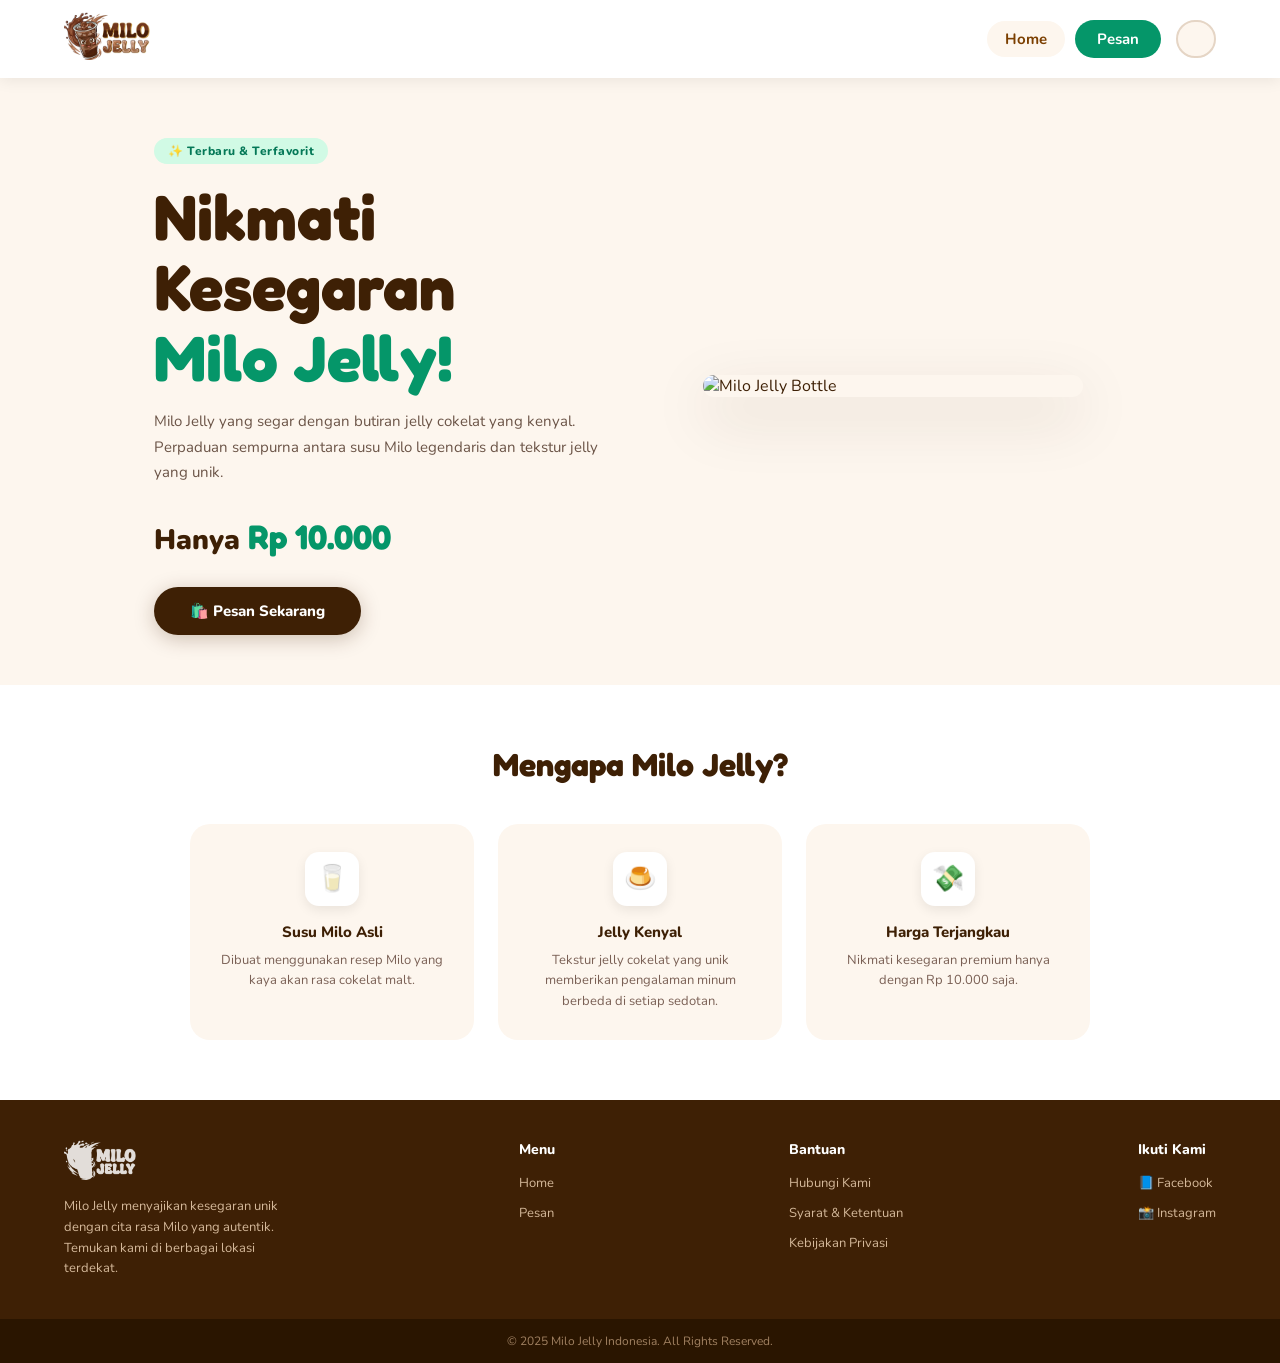
==== index.html @ 22ae6b32 "Add files via upload" ====
<!DOCTYPE html>
<html lang="id">
<head>
    <meta charset="UTF-8">
    <meta name="viewport" content="width=device-width, initial-scale=1.0">
    <title>Milo Jelly | Kesegaran Autentik</title>
    <link href="https://fonts.googleapis.com/css2?family=Nunito:wght@400;600;700;800;900&family=Fredoka+One&display=swap" rel="stylesheet">
    <style>
        * { margin: 0; padding: 0; box-sizing: border-box; }

        :root {
            --brown-dark: #3e2005;
            --brown-mid: #7b3f00;
            --brown-light: #c4874a;
            --green: #059669;
            --green-dark: #047857;
            --cream: #fdf6ee;
            --cream2: #fff8f0;
            --white: #ffffff;
        }

        body {
            font-family: 'Nunito', sans-serif;
            background-color: var(--cream);
            color: var(--brown-dark);
            overflow-x: hidden;
        }

        /* ===== NAVBAR ===== */
        .navbar {
            background: var(--white);
            padding: 12px 5%;
            display: flex;
            align-items: center;
            justify-content: space-between;
            position: sticky;
            top: 0;
            z-index: 100;
            box-shadow: 0 2px 15px rgba(0,0,0,0.08);
        }

        .navbar-logo img {
            height: 48px;
        }

        .navbar-links {
            display: flex;
            align-items: center;
            gap: 10px;
            list-style: none;
        }

        .navbar-links a {
            text-decoration: none;
            font-weight: 700;
            font-size: 15px;
            color: var(--brown-dark);
            padding: 8px 18px;
            border-radius: 50px;
            transition: 0.2s;
        }

        .navbar-links a:hover, .navbar-links a.active {
            background: var(--cream);
            color: var(--brown-mid);
        }

        .btn-pesan-nav {
            background: var(--green) !important;
            color: var(--white) !important;
            padding: 9px 22px !important;
            border-radius: 50px !important;
        }

        .btn-pesan-nav:hover {
            background: var(--green-dark) !important;
        }

        .icon-admin {
            width: 38px;
            height: 38px;
            border-radius: 50%;
            background: var(--cream);
            border: 2px solid #e5d5c5;
            display: flex;
            align-items: center;
            justify-content: center;
            cursor: pointer;
            text-decoration: none;
            transition: 0.2s;
            margin-left: 5px;
        }

        .icon-admin:hover {
            border-color: var(--brown-light);
            background: #f5ebe0;
        }

        .icon-admin svg {
            width: 20px;
            height: 20px;
            fill: var(--brown-mid);
        }

        /* ===== HERO ===== */
        .hero {
            display: flex;
            align-items: center;
            justify-content: space-between;
            padding: 60px 5% 50px;
            gap: 40px;
            max-width: 1100px;
            margin: 0 auto;
        }

        .hero-text {
            flex: 1;
            max-width: 520px;
        }

        .hero-badge {
            display: inline-block;
            background: #d1fae5;
            color: var(--green-dark);
            font-weight: 800;
            font-size: 12px;
            padding: 5px 14px;
            border-radius: 50px;
            margin-bottom: 18px;
            letter-spacing: 0.5px;
        }

        .hero-title {
            font-family: 'Fredoka One', cursive;
            font-size: clamp(38px, 6vw, 64px);
            line-height: 1.1;
            color: var(--brown-dark);
            margin-bottom: 16px;
        }

        .hero-title span {
            color: var(--green);
        }

        .hero-desc {
            font-size: 15px;
            color: #6b5447;
            line-height: 1.7;
            margin-bottom: 30px;
        }

        .hero-price {
            font-size: 28px;
            font-weight: 900;
            color: var(--brown-dark);
            margin-bottom: 28px;
        }

        .hero-price span {
            color: var(--green);
            font-family: 'Fredoka One', cursive;
            font-size: 34px;
        }

        .btn-cta {
            display: inline-block;
            background: var(--brown-dark);
            color: var(--white);
            padding: 14px 36px;
            border-radius: 50px;
            text-decoration: none;
            font-weight: 800;
            font-size: 15px;
            transition: 0.3s;
            box-shadow: 0 4px 20px rgba(62,32,5,0.25);
        }

        .btn-cta:hover {
            background: var(--brown-mid);
            transform: translateY(-2px);
            box-shadow: 0 8px 25px rgba(62,32,5,0.3);
        }

        .hero-image {
            flex: 1;
            display: flex;
            justify-content: center;
            align-items: center;
        }

        .hero-image img {
            max-width: 380px;
            width: 100%;
            border-radius: 24px;
            box-shadow: 0 20px 60px rgba(62,32,5,0.15);
        }

        /* ===== WHY SECTION ===== */
        .why-section {
            background: var(--white);
            padding: 60px 5%;
        }

        .section-title {
            text-align: center;
            font-family: 'Fredoka One', cursive;
            font-size: 32px;
            color: var(--brown-dark);
            margin-bottom: 40px;
        }

        .why-grid {
            display: grid;
            grid-template-columns: repeat(auto-fit, minmax(220px, 1fr));
            gap: 24px;
            max-width: 900px;
            margin: 0 auto;
        }

        .why-card {
            background: var(--cream);
            border-radius: 20px;
            padding: 28px 22px;
            text-align: center;
            transition: 0.3s;
        }

        .why-card:hover {
            transform: translateY(-4px);
            box-shadow: 0 10px 30px rgba(62,32,5,0.1);
        }

        .why-icon {
            width: 54px;
            height: 54px;
            border-radius: 14px;
            background: var(--white);
            display: flex;
            align-items: center;
            justify-content: center;
            margin: 0 auto 16px;
            font-size: 26px;
            box-shadow: 0 4px 12px rgba(0,0,0,0.08);
        }

        .why-card h3 {
            font-weight: 800;
            font-size: 15px;
            color: var(--brown-dark);
            margin-bottom: 8px;
        }

        .why-card p {
            font-size: 13px;
            color: #7a6055;
            line-height: 1.6;
        }

        /* ===== FOOTER ===== */
        footer {
            background: var(--brown-dark);
            color: #d4b89a;
            padding: 40px 5%;
            display: flex;
            flex-wrap: wrap;
            gap: 30px;
            justify-content: space-between;
            align-items: flex-start;
        }

        .footer-brand img {
            height: 40px;
            filter: brightness(0) invert(1);
            opacity: 0.85;
            margin-bottom: 10px;
        }

        .footer-brand p {
            font-size: 13px;
            line-height: 1.6;
            max-width: 220px;
        }

        .footer-col h4 {
            font-weight: 800;
            font-size: 14px;
            color: var(--white);
            margin-bottom: 12px;
        }

        .footer-col ul {
            list-style: none;
            display: flex;
            flex-direction: column;
            gap: 8px;
        }

        .footer-col ul li a {
            color: #d4b89a;
            text-decoration: none;
            font-size: 13px;
            transition: 0.2s;
        }

        .footer-col ul li a:hover {
            color: var(--white);
        }

        .footer-bottom {
            background: #2a1500;
            text-align: center;
            padding: 14px;
            font-size: 12px;
            color: #a08060;
        }

        /* ===== RESPONSIVE ===== */
        @media (max-width: 768px) {
            .hero {
                flex-direction: column-reverse;
                padding: 40px 5%;
                text-align: center;
            }
            .hero-image img { max-width: 280px; }
            .navbar-links a { font-size: 13px; padding: 7px 12px; }
        }
    </style>
</head>
<body>

    <!-- NAVBAR -->
    <nav class="navbar">
        <div class="navbar-logo">
            <a href="index.html"><img src="logo2.png" alt="Milo Jelly"></a>
        </div>
        <ul class="navbar-links">
            <li><a href="index.html" class="active">Home</a></li>
            <li><a href="order.html" class="btn-pesan-nav">Pesan</a></li>
            <li>
                <a href="admin.html" class="icon-admin" title="Admin Login">
                    <svg viewBox="0 0 24 24" xmlns="http://www.w3.org/2000/svg">
                        <path d="M12 12c2.7 0 4.8-2.1 4.8-4.8S14.7 2.4 12 2.4 7.2 4.5 7.2 7.2 9.3 12 12 12zm0 2.4c-3.2 0-9.6 1.6-9.6 4.8v2.4h19.2v-2.4c0-3.2-6.4-4.8-9.6-4.8z"/>
                    </svg>
                </a>
            </li>
        </ul>
    </nav>

    <!-- HERO -->
    <section class="hero">
        <div class="hero-text">
            <span class="hero-badge">✨ Terbaru & Terfavorit</span>
            <h1 class="hero-title">Nikmati Kesegaran<br><span>Milo Jelly!</span></h1>
            <p class="hero-desc">Milo Jelly yang segar dengan butiran jelly cokelat yang kenyal. Perpaduan sempurna antara susu Milo legendaris dan tekstur jelly yang unik.</p>
            <div class="hero-price">Hanya <span>Rp 10.000</span></div>
            <a href="order.html" class="btn-cta">🛍️ Pesan Sekarang</a>
        </div>
        <div class="hero-image">
            <img src="milojellybotol_jpg.png" alt="Milo Jelly Bottle">
        </div>
    </section>

    <!-- WHY -->
    <section class="why-section">
        <h2 class="section-title">Mengapa Milo Jelly?</h2>
        <div class="why-grid">
            <div class="why-card">
                <div class="why-icon">🥛</div>
                <h3>Susu Milo Asli</h3>
                <p>Dibuat menggunakan resep Milo yang kaya akan rasa cokelat malt.</p>
            </div>
            <div class="why-card">
                <div class="why-icon">🍮</div>
                <h3>Jelly Kenyal</h3>
                <p>Tekstur jelly cokelat yang unik memberikan pengalaman minum berbeda di setiap sedotan.</p>
            </div>
            <div class="why-card">
                <div class="why-icon">💸</div>
                <h3>Harga Terjangkau</h3>
                <p>Nikmati kesegaran premium hanya dengan Rp 10.000 saja.</p>
            </div>
        </div>
    </section>

    <!-- FOOTER -->
    <footer>
        <div class="footer-brand">
            <img src="logo2.png" alt="Milo Jelly">
            <p>Milo Jelly menyajikan kesegaran unik dengan cita rasa Milo yang autentik. Temukan kami di berbagai lokasi terdekat.</p>
        </div>
        <div class="footer-col">
            <h4>Menu</h4>
            <ul>
                <li><a href="index.html">Home</a></li>
                <li><a href="order.html">Pesan</a></li>
            </ul>
        </div>
        <div class="footer-col">
            <h4>Bantuan</h4>
            <ul>
                <li><a href="#">Hubungi Kami</a></li>
                <li><a href="#">Syarat & Ketentuan</a></li>
                <li><a href="#">Kebijakan Privasi</a></li>
            </ul>
        </div>
        <div class="footer-col">
            <h4>Ikuti Kami</h4>
            <ul>
                <li><a href="#">📘 Facebook</a></li>
                <li><a href="#">📸 Instagram</a></li>
            </ul>
        </div>
    </footer>
    <div class="footer-bottom">© 2025 Milo Jelly Indonesia. All Rights Reserved.</div>

</body>
</html>
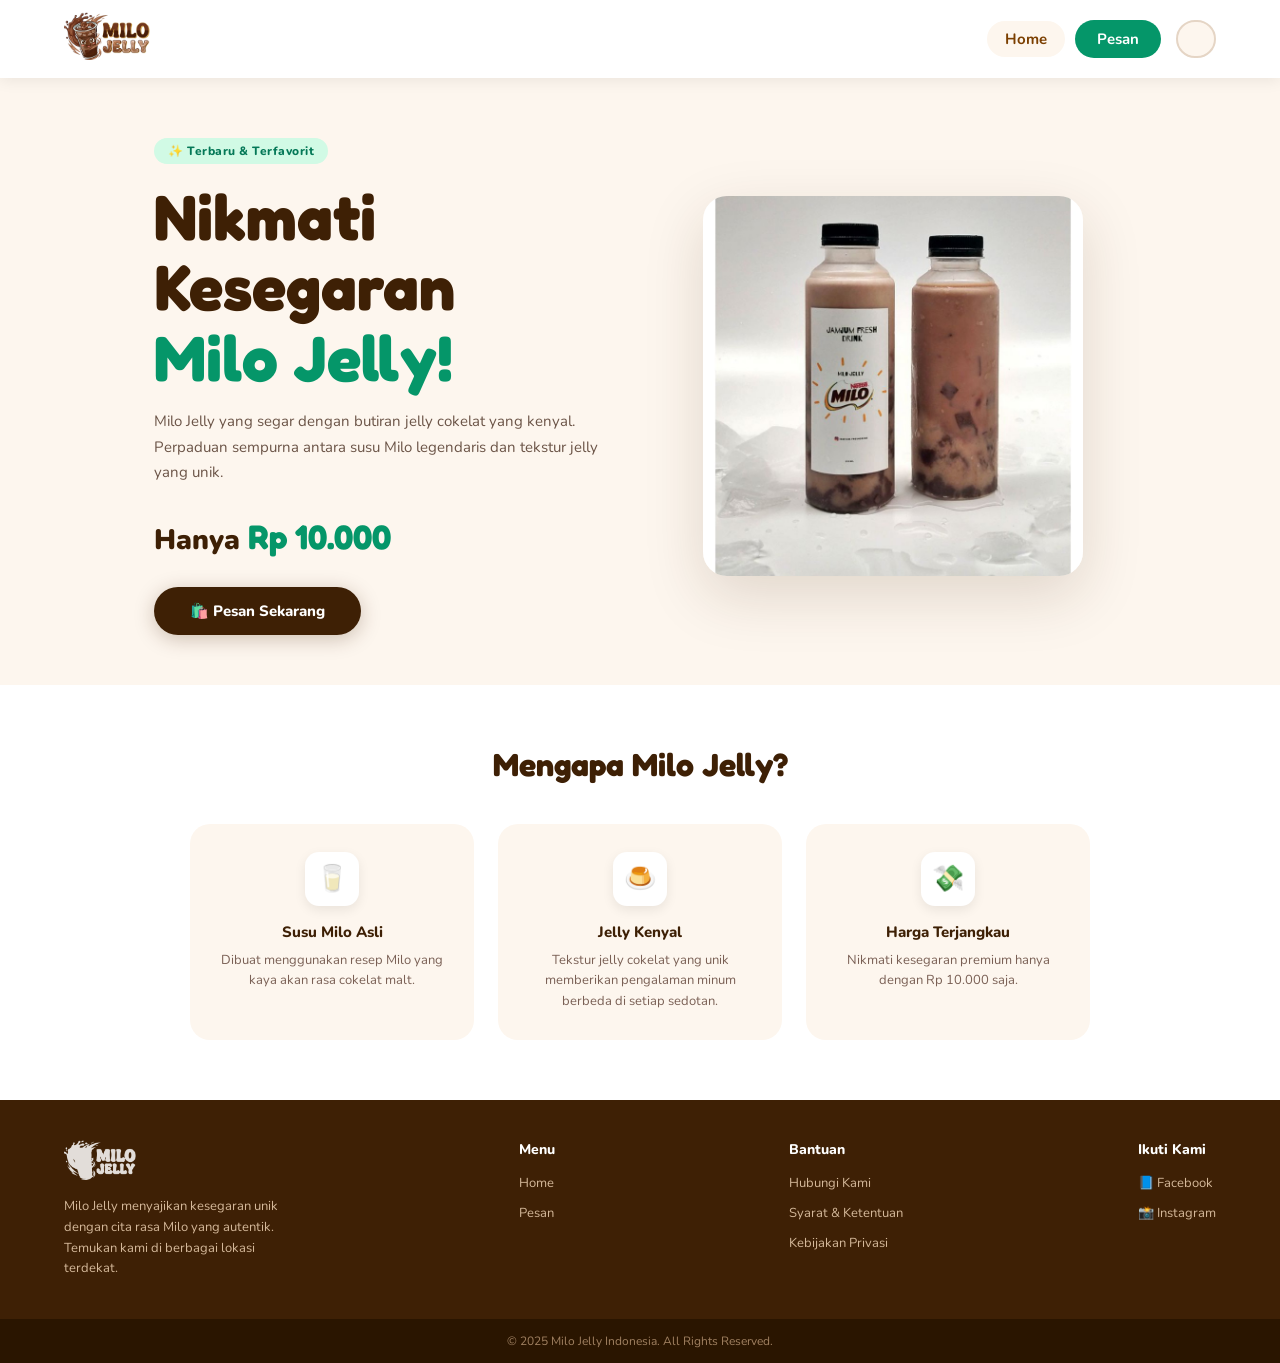
==== commit 7d18df9a: "Update index.html" ====
--- a/index.html
+++ b/index.html
@@ -356,7 +356,7 @@
             <a href="order.html" class="btn-cta">🛍️ Pesan Sekarang</a>
         </div>
         <div class="hero-image">
-            <img src="milojellybotol_jpg.png" alt="Milo Jelly Bottle">
+            <img src="milojellybotol.png" alt="Milo Jelly Bottle">
         </div>
     </section>
 
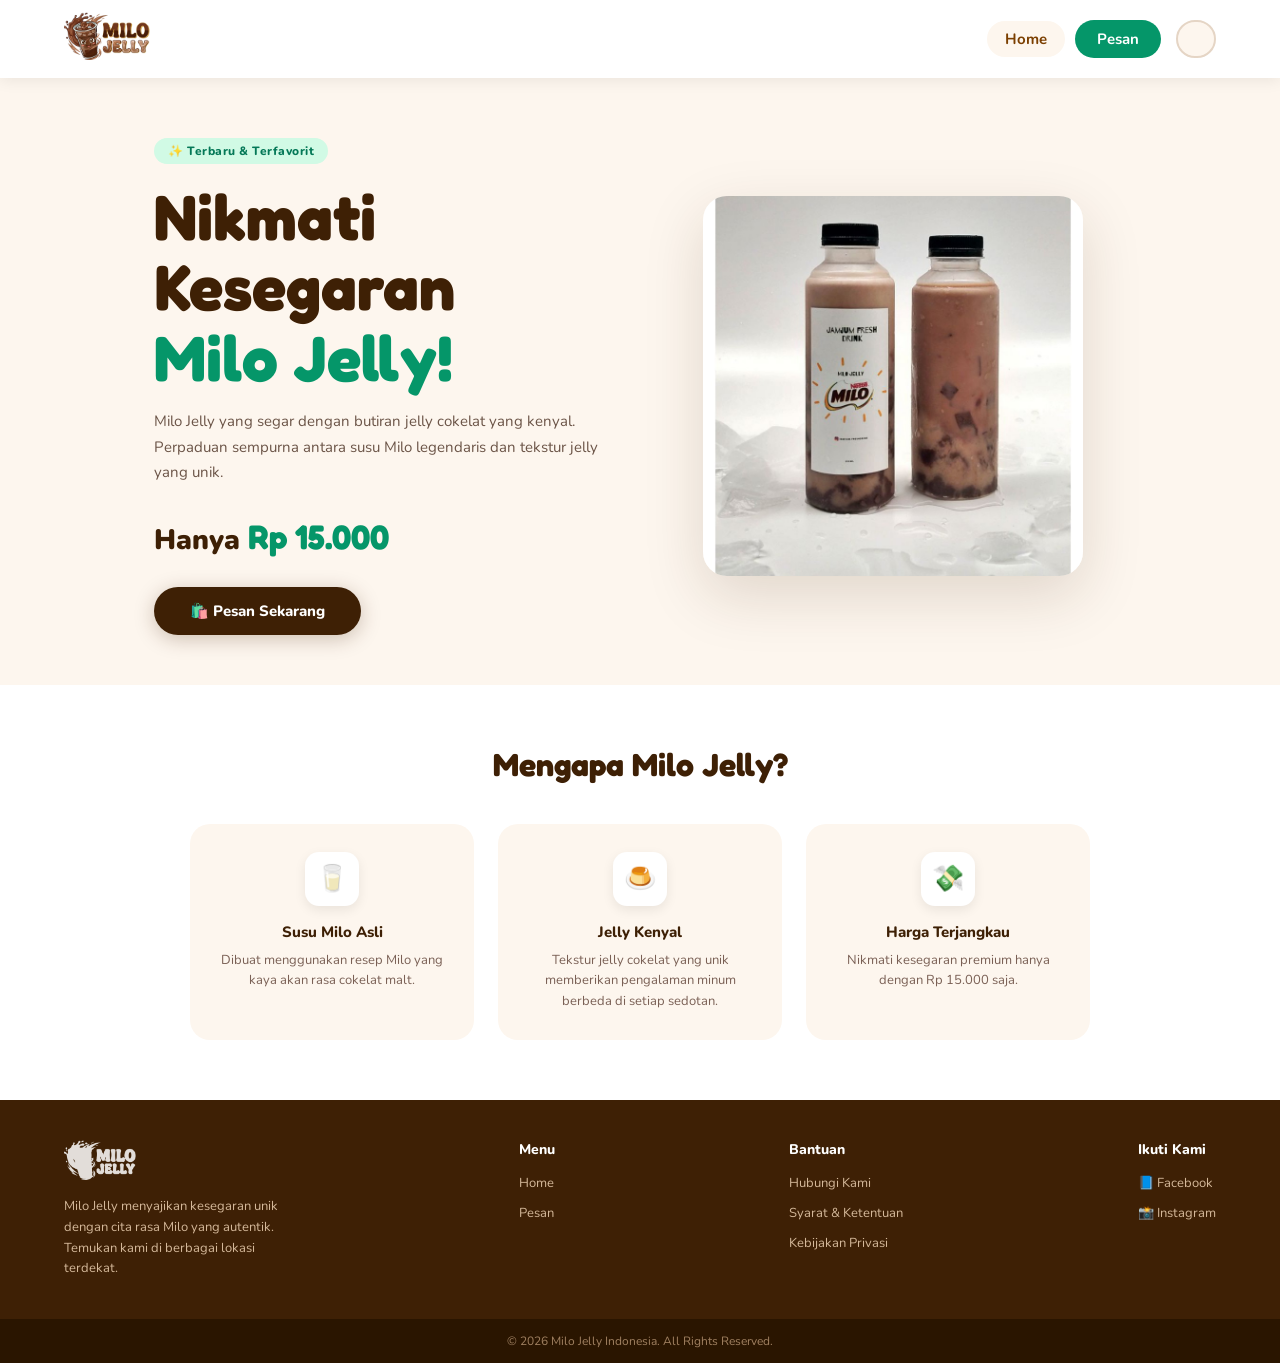
==== commit 745cb23c: "Finishing" ====
--- a/index.html
+++ b/index.html
@@ -102,7 +102,6 @@
             fill: var(--brown-mid);
         }
 
-        /* ===== HERO ===== */
         .hero {
             display: flex;
             align-items: center;
@@ -195,7 +194,6 @@
             box-shadow: 0 20px 60px rgba(62,32,5,0.15);
         }
 
-        /* ===== WHY SECTION ===== */
         .why-section {
             background: var(--white);
             padding: 60px 5%;
@@ -256,7 +254,6 @@
             line-height: 1.6;
         }
 
-        /* ===== FOOTER ===== */
         footer {
             background: var(--brown-dark);
             color: #d4b89a;
@@ -314,7 +311,6 @@
             color: #a08060;
         }
 
-        /* ===== RESPONSIVE ===== */
         @media (max-width: 768px) {
             .hero {
                 flex-direction: column-reverse;
@@ -328,7 +324,6 @@
 </head>
 <body>
 
-    <!-- NAVBAR -->
     <nav class="navbar">
         <div class="navbar-logo">
             <a href="index.html"><img src="logo2.png" alt="Milo Jelly"></a>
@@ -346,13 +341,12 @@
         </ul>
     </nav>
 
-    <!-- HERO -->
     <section class="hero">
         <div class="hero-text">
             <span class="hero-badge">✨ Terbaru & Terfavorit</span>
             <h1 class="hero-title">Nikmati Kesegaran<br><span>Milo Jelly!</span></h1>
             <p class="hero-desc">Milo Jelly yang segar dengan butiran jelly cokelat yang kenyal. Perpaduan sempurna antara susu Milo legendaris dan tekstur jelly yang unik.</p>
-            <div class="hero-price">Hanya <span>Rp 10.000</span></div>
+            <div class="hero-price">Hanya <span>Rp 15.000</span></div>
             <a href="order.html" class="btn-cta">🛍️ Pesan Sekarang</a>
         </div>
         <div class="hero-image">
@@ -360,7 +354,6 @@
         </div>
     </section>
 
-    <!-- WHY -->
     <section class="why-section">
         <h2 class="section-title">Mengapa Milo Jelly?</h2>
         <div class="why-grid">
@@ -377,12 +370,11 @@
             <div class="why-card">
                 <div class="why-icon">💸</div>
                 <h3>Harga Terjangkau</h3>
-                <p>Nikmati kesegaran premium hanya dengan Rp 10.000 saja.</p>
+                <p>Nikmati kesegaran premium hanya dengan Rp 15.000 saja.</p>
             </div>
         </div>
     </section>
 
-    <!-- FOOTER -->
     <footer>
         <div class="footer-brand">
             <img src="logo2.png" alt="Milo Jelly">
@@ -411,7 +403,7 @@
             </ul>
         </div>
     </footer>
-    <div class="footer-bottom">© 2025 Milo Jelly Indonesia. All Rights Reserved.</div>
+    <div class="footer-bottom">© 2026 Milo Jelly Indonesia. All Rights Reserved.</div>
 
 </body>
 </html>
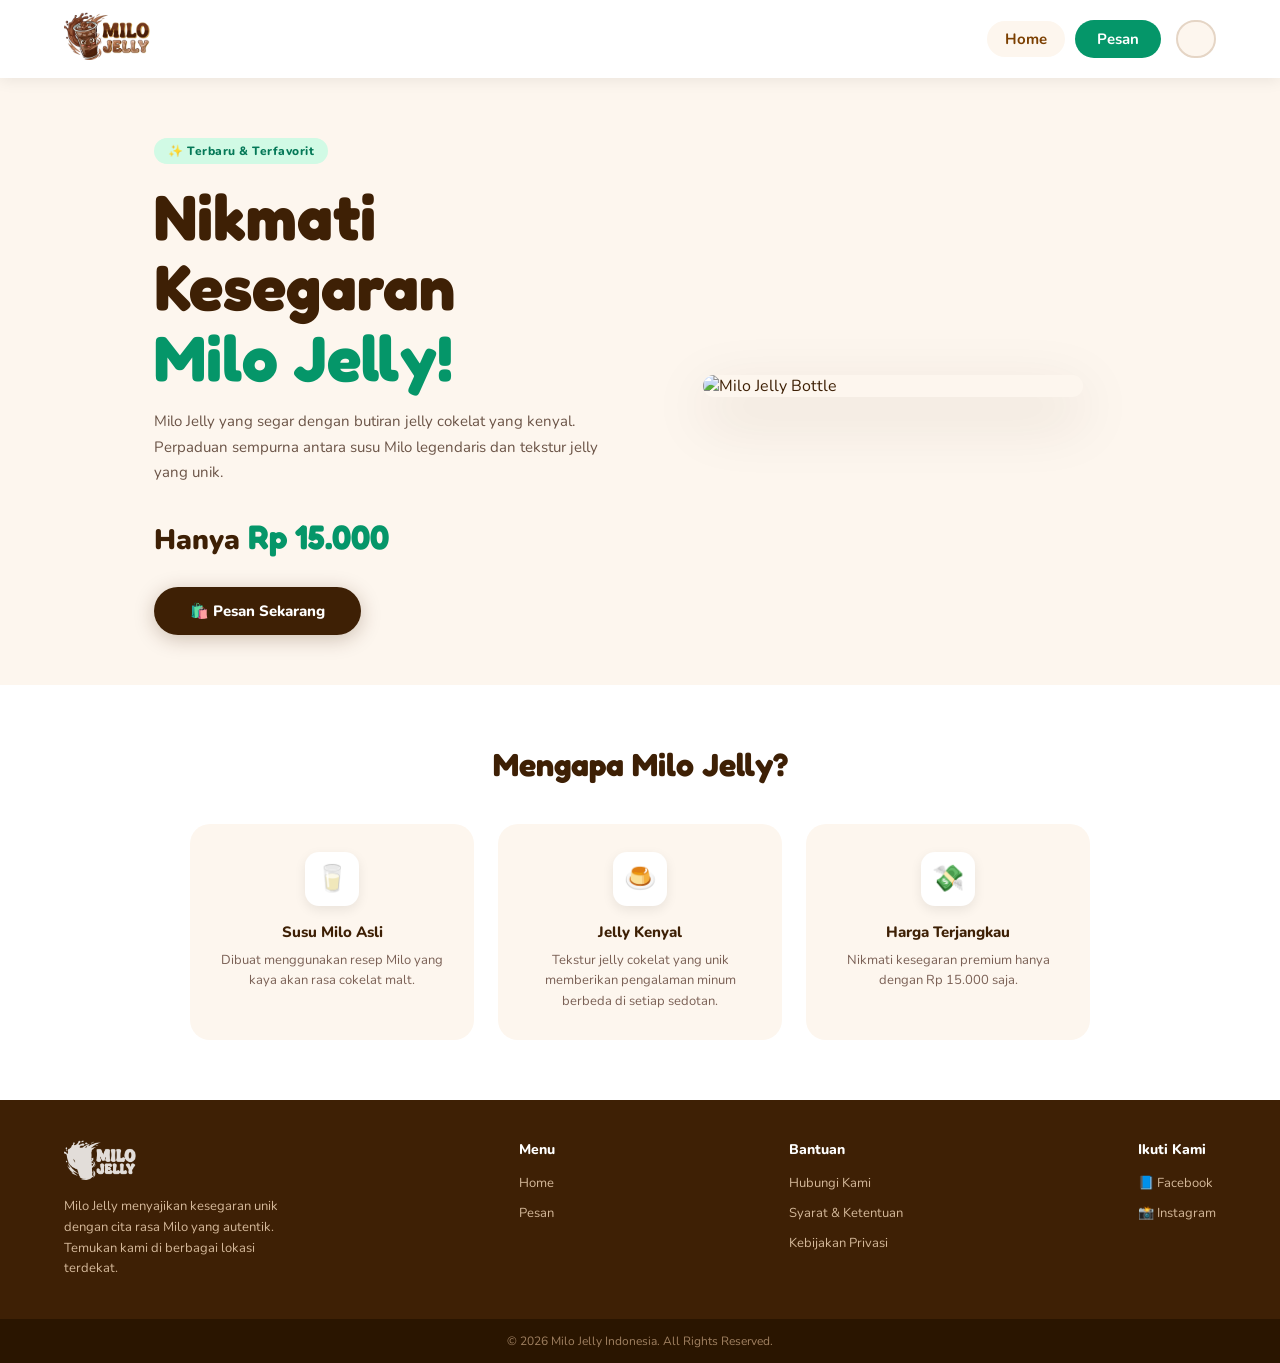
==== commit 0e95d90f: "Finish" ====
--- a/index.html
+++ b/index.html
@@ -340,7 +340,7 @@
             </li>
         </ul>
     </nav>
-
+<!--  -->
     <section class="hero">
         <div class="hero-text">
             <span class="hero-badge">✨ Terbaru & Terfavorit</span>
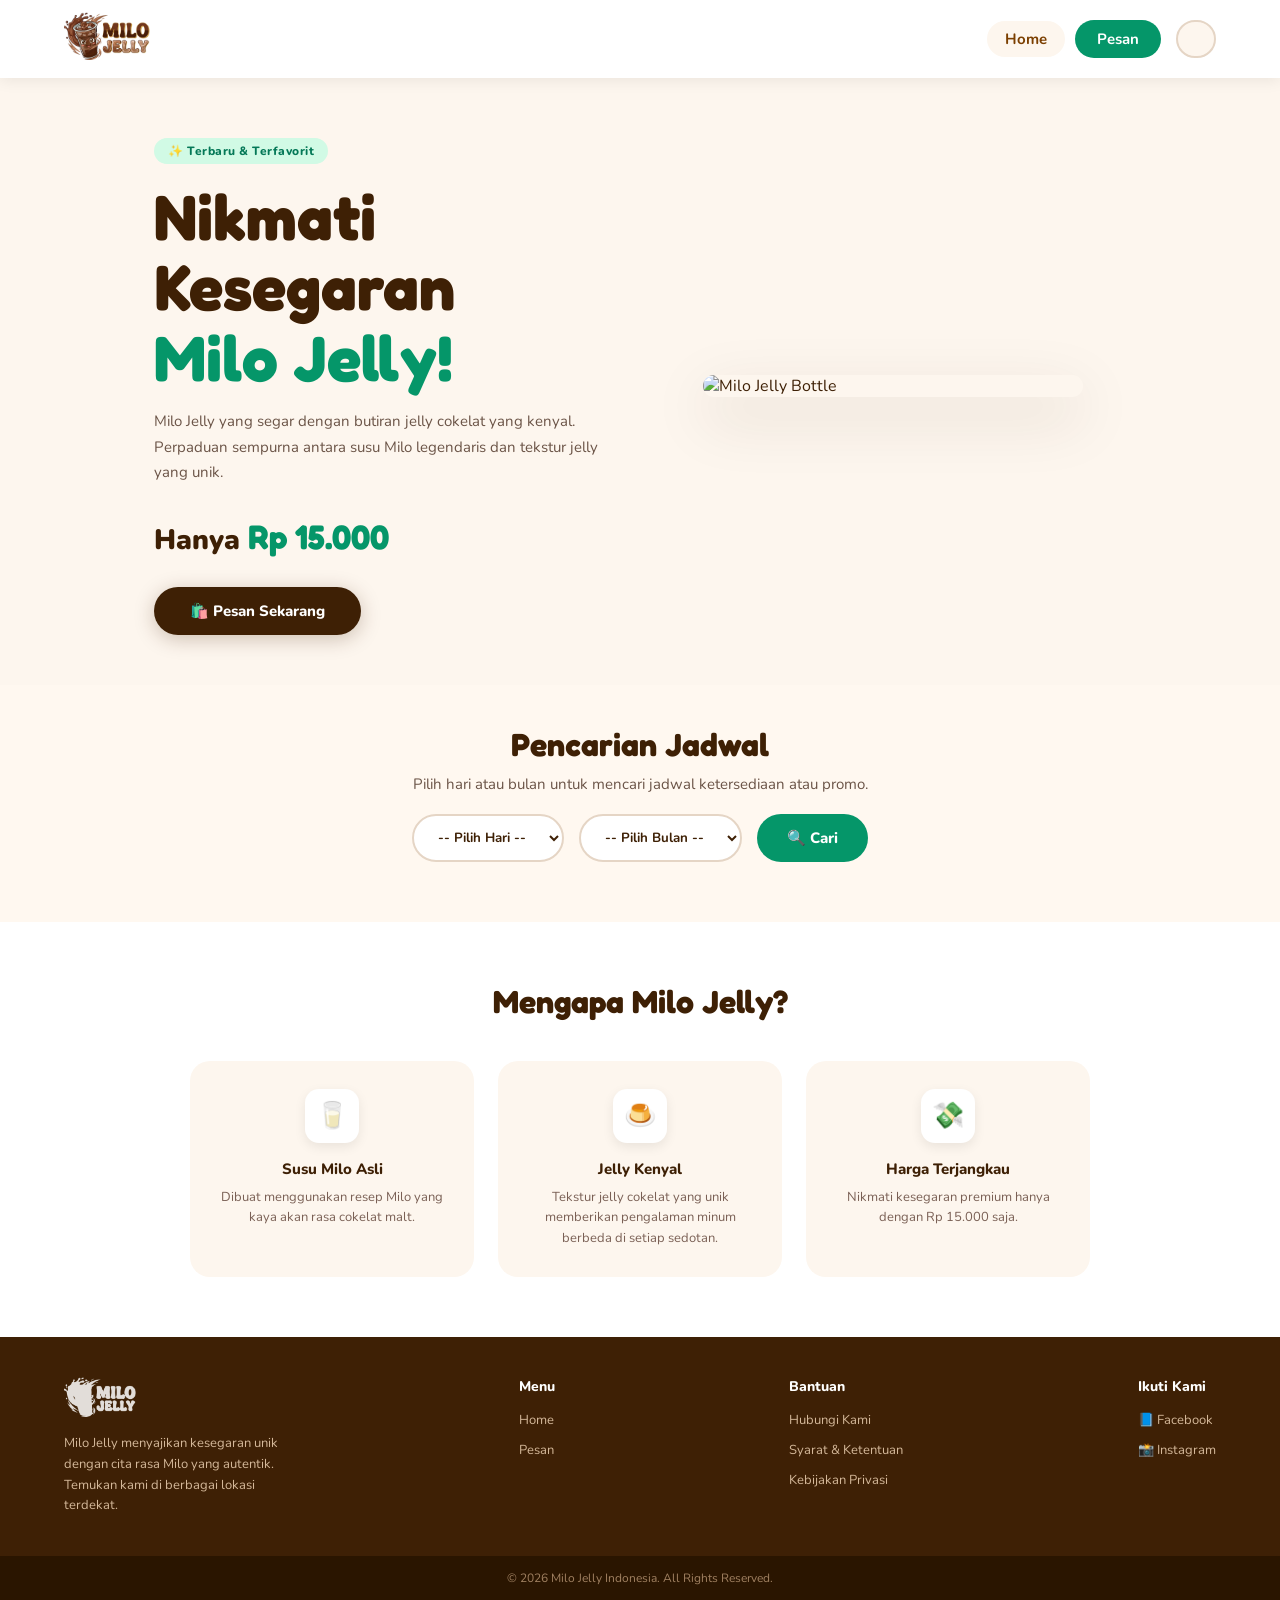
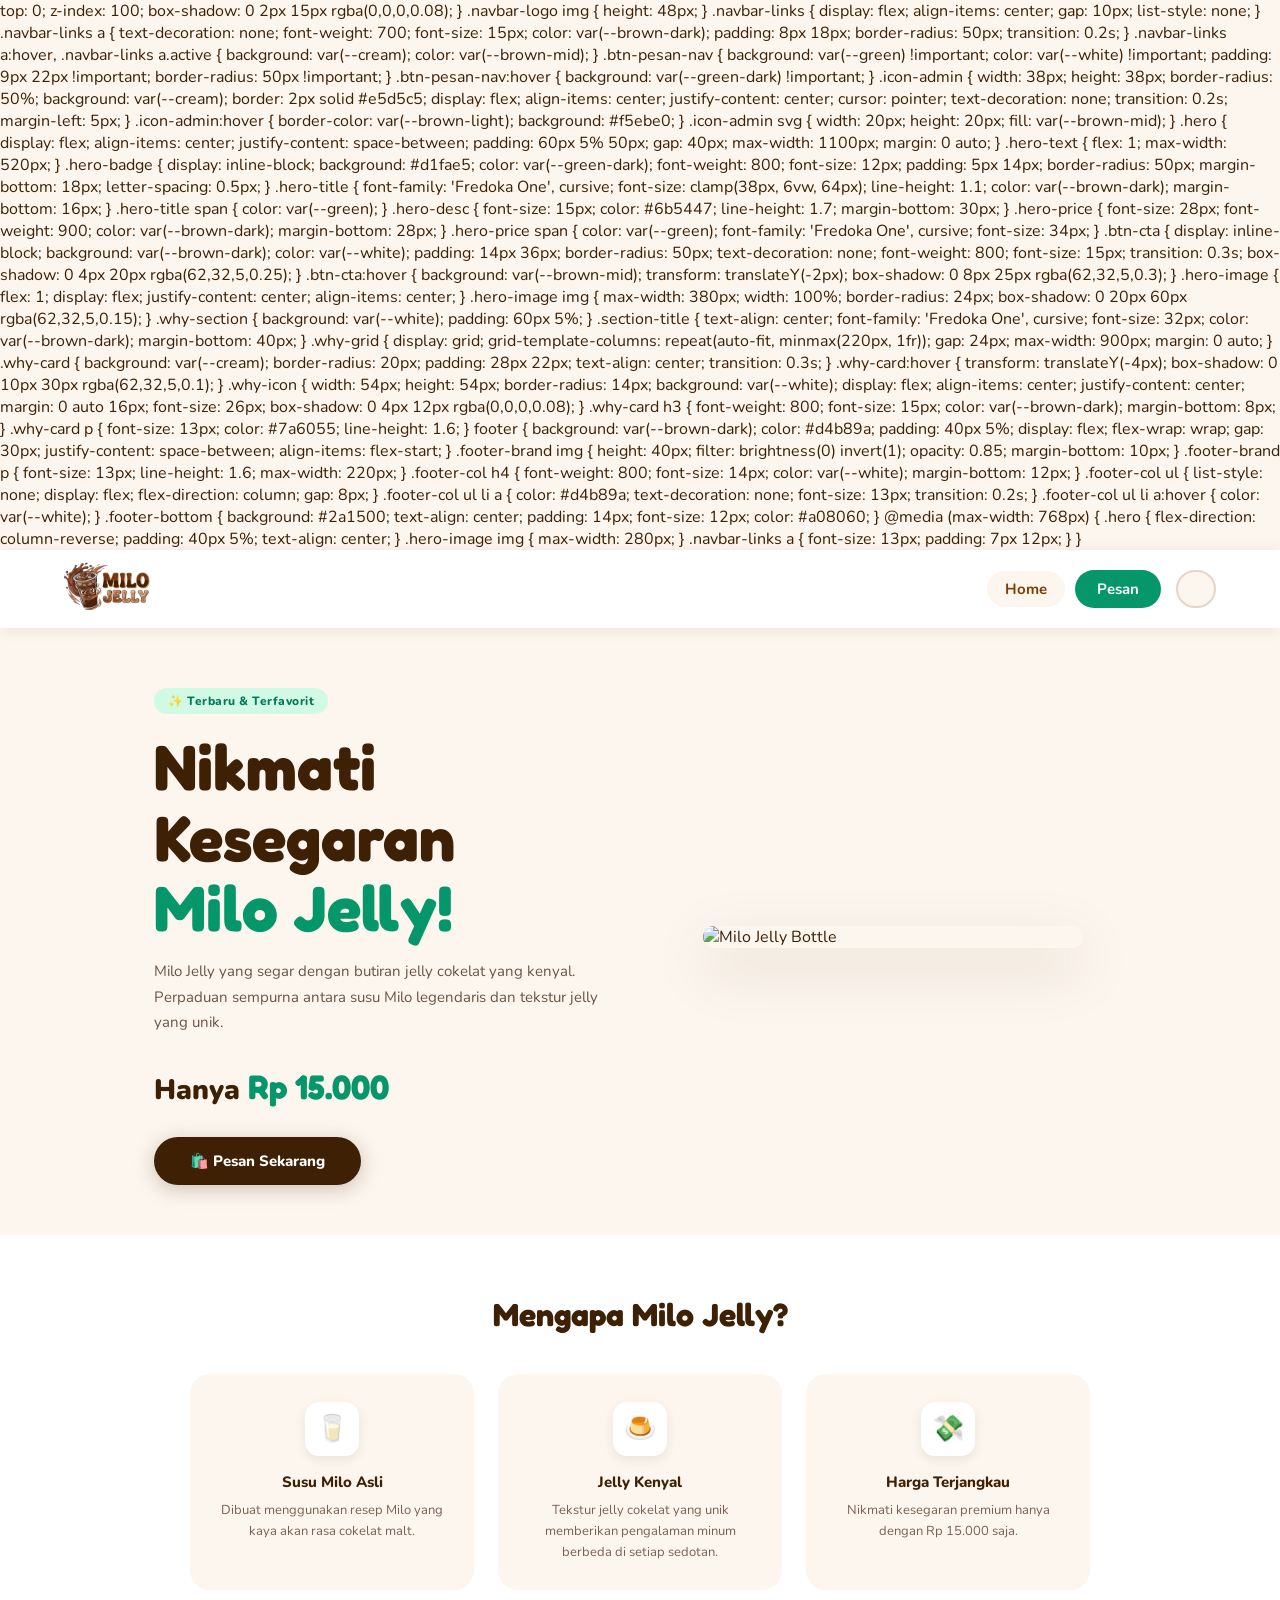
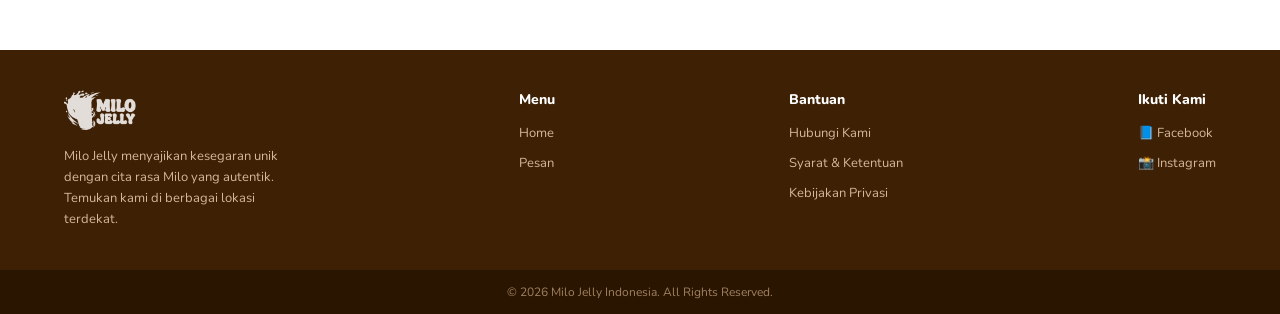
==== commit c2229743: "Update index.html" ====
--- a/index.html
+++ b/index.html
@@ -35,6 +35,479 @@
             justify-content: space-between;
             position: sticky;
             top: 0;
+            z-index: 100;
+            box-shadow: 0 2px 15px rgba(0,0,0,0.08);
+        }
+
+        .navbar-logo img {
+            height: 48px;
+        }
+
+        .navbar-links {
+            display: flex;
+            align-items: center;
+            gap: 10px;
+            list-style: none;
+        }
+
+        .navbar-links a {
+            text-decoration: none;
+            font-weight: 700;
+            font-size: 15px;
+            color: var(--brown-dark);
+            padding: 8px 18px;
+            border-radius: 50px;
+            transition: 0.2s;
+        }
+
+        .navbar-links a:hover, .navbar-links a.active {
+            background: var(--cream);
+            color: var(--brown-mid);
+        }
+
+        .btn-pesan-nav {
+            background: var(--green) !important;
+            color: var(--white) !important;
+            padding: 9px 22px !important;
+            border-radius: 50px !important;
+        }
+
+        .btn-pesan-nav:hover {
+            background: var(--green-dark) !important;
+        }
+
+        .icon-admin {
+            width: 38px;
+            height: 38px;
+            border-radius: 50%;
+            background: var(--cream);
+            border: 2px solid #e5d5c5;
+            display: flex;
+            align-items: center;
+            justify-content: center;
+            cursor: pointer;
+            text-decoration: none;
+            transition: 0.2s;
+            margin-left: 5px;
+        }
+
+        .icon-admin:hover {
+            border-color: var(--brown-light);
+            background: #f5ebe0;
+        }
+
+        .icon-admin svg {
+            width: 20px;
+            height: 20px;
+            fill: var(--brown-mid);
+        }
+
+        .hero {
+            display: flex;
+            align-items: center;
+            justify-content: space-between;
+            padding: 60px 5% 50px;
+            gap: 40px;
+            max-width: 1100px;
+            margin: 0 auto;
+        }
+
+        .hero-text {
+            flex: 1;
+            max-width: 520px;
+        }
+
+        .hero-badge {
+            display: inline-block;
+            background: #d1fae5;
+            color: var(--green-dark);
+            font-weight: 800;
+            font-size: 12px;
+            padding: 5px 14px;
+            border-radius: 50px;
+            margin-bottom: 18px;
+            letter-spacing: 0.5px;
+        }
+
+        .hero-title {
+            font-family: 'Fredoka One', cursive;
+            font-size: clamp(38px, 6vw, 64px);
+            line-height: 1.1;
+            color: var(--brown-dark);
+            margin-bottom: 16px;
+        }
+
+        .hero-title span {
+            color: var(--green);
+        }
+
+        .hero-desc {
+            font-size: 15px;
+            color: #6b5447;
+            line-height: 1.7;
+            margin-bottom: 30px;
+        }
+
+        .hero-price {
+            font-size: 28px;
+            font-weight: 900;
+            color: var(--brown-dark);
+            margin-bottom: 28px;
+        }
+
+        .hero-price span {
+            color: var(--green);
+            font-family: 'Fredoka One', cursive;
+            font-size: 34px;
+        }
+
+        .btn-cta {
+            display: inline-block;
+            background: var(--brown-dark);
+            color: var(--white);
+            padding: 14px 36px;
+            border-radius: 50px;
+            text-decoration: none;
+            font-weight: 800;
+            font-size: 15px;
+            transition: 0.3s;
+            box-shadow: 0 4px 20px rgba(62,32,5,0.25);
+        }
+
+        .btn-cta:hover {
+            background: var(--brown-mid);
+            transform: translateY(-2px);
+            box-shadow: 0 8px 25px rgba(62,32,5,0.3);
+        }
+
+        .hero-image {
+            flex: 1;
+            display: flex;
+            justify-content: center;
+            align-items: center;
+        }
+
+        .hero-image img {
+            max-width: 380px;
+            width: 100%;
+            border-radius: 24px;
+            box-shadow: 0 20px 60px rgba(62,32,5,0.15);
+        }
+
+        .why-section {
+            background: var(--white);
+            padding: 60px 5%;
+        }
+
+        .section-title {
+            text-align: center;
+            font-family: 'Fredoka One', cursive;
+            font-size: 32px;
+            color: var(--brown-dark);
+            margin-bottom: 40px;
+        }
+
+        .why-grid {
+            display: grid;
+            grid-template-columns: repeat(auto-fit, minmax(220px, 1fr));
+            gap: 24px;
+            max-width: 900px;
+            margin: 0 auto;
+        }
+
+        .why-card {
+            background: var(--cream);
+            border-radius: 20px;
+            padding: 28px 22px;
+            text-align: center;
+            transition: 0.3s;
+        }
+
+        .why-card:hover {
+            transform: translateY(-4px);
+            box-shadow: 0 10px 30px rgba(62,32,5,0.1);
+        }
+
+        .why-icon {
+            width: 54px;
+            height: 54px;
+            border-radius: 14px;
+            background: var(--white);
+            display: flex;
+            align-items: center;
+            justify-content: center;
+            margin: 0 auto 16px;
+            font-size: 26px;
+            box-shadow: 0 4px 12px rgba(0,0,0,0.08);
+        }
+
+        .why-card h3 {
+            font-weight: 800;
+            font-size: 15px;
+            color: var(--brown-dark);
+            margin-bottom: 8px;
+        }
+
+        .why-card p {
+            font-size: 13px;
+            color: #7a6055;
+            line-height: 1.6;
+        }
+
+        footer {
+            background: var(--brown-dark);
+            color: #d4b89a;
+            padding: 40px 5%;
+            display: flex;
+            flex-wrap: wrap;
+            gap: 30px;
+            justify-content: space-between;
+            align-items: flex-start;
+        }
+
+        .footer-brand img {
+            height: 40px;
+            filter: brightness(0) invert(1);
+            opacity: 0.85;
+            margin-bottom: 10px;
+        }
+
+        .footer-brand p {
+            font-size: 13px;
+            line-height: 1.6;
+            max-width: 220px;
+        }
+
+        .footer-col h4 {
+            font-weight: 800;
+            font-size: 14px;
+            color: var(--white);
+            margin-bottom: 12px;
+        }
+
+        .footer-col ul {
+            list-style: none;
+            display: flex;
+            flex-direction: column;
+            gap: 8px;
+        }
+
+        .footer-col ul li a {
+            color: #d4b89a;
+            text-decoration: none;
+            font-size: 13px;
+            transition: 0.2s;
+        }
+
+        .footer-col ul li a:hover {
+            color: var(--white);
+        }
+
+        .footer-bottom {
+            background: #2a1500;
+            text-align: center;
+            padding: 14px;
+            font-size: 12px;
+            color: #a08060;
+        }
+
+        @media (max-width: 768px) {
+            .hero {
+                flex-direction: column-reverse;
+                padding: 40px 5%;
+                text-align: center;
+            }
+            .hero-image img { max-width: 280px; }
+            .navbar-links a { font-size: 13px; padding: 7px 12px; }
+        }
+
+        /* ===== CALENDAR SORT (TAMBAHAN) ===== */
+        .sort-section {
+            background: var(--cream2);
+            padding: 40px 5%;
+            text-align: center;
+        }
+        .sort-container {
+            display: flex;
+            justify-content: center;
+            gap: 15px;
+            flex-wrap: wrap;
+            margin-top: 20px;
+        }
+        .sort-select {
+            padding: 12px 20px;
+            border-radius: 50px;
+            border: 2px solid #e5d5c5;
+            font-family: 'Nunito', sans-serif;
+            font-weight: 700;
+            color: var(--brown-dark);
+            outline: none;
+            background: var(--white);
+            cursor: pointer;
+        }
+        .sort-select:focus {
+            border-color: var(--brown-light);
+        }
+        .btn-sort {
+            background: var(--green);
+            color: var(--white);
+            padding: 12px 30px;
+            border: none;
+            border-radius: 50px;
+            font-weight: 800;
+            cursor: pointer;
+            transition: 0.3s;
+            font-family: 'Nunito', sans-serif;
+            font-size: 15px;
+        }
+        .btn-sort:hover {
+            background: var(--green-dark);
+            box-shadow: 0 4px 15px rgba(4, 120, 87, 0.2);
+        }
+        #hasilPencarian {
+            margin-top: 20px;
+            font-weight: 700;
+            color: var(--brown-mid);
+            font-size: 15px;
+        }
+    </style>
+</head>
+<body>
+
+    <nav class="navbar">
+        <div class="navbar-logo">
+            <a href="index.html"><img src="logo2.png" alt="Milo Jelly"></a>
+        </div>
+        <ul class="navbar-links">
+            <li><a href="index.html" class="active">Home</a></li>
+            <li><a href="order.html" class="btn-pesan-nav">Pesan</a></li>
+            <li>
+                <a href="admin.html" class="icon-admin" title="Admin Login">
+                    <svg viewBox="0 0 24 24" xmlns="http://www.w3.org/2000/svg">
+                        <path d="M12 12c2.7 0 4.8-2.1 4.8-4.8S14.7 2.4 12 2.4 7.2 4.5 7.2 7.2 9.3 12 12 12zm0 2.4c-3.2 0-9.6 1.6-9.6 4.8v2.4h19.2v-2.4c0-3.2-6.4-4.8-9.6-4.8z"/>
+                    </svg>
+                </a>
+            </li>
+        </ul>
+    </nav>
+<section class="hero">
+        <div class="hero-text">
+            <span class="hero-badge">✨ Terbaru & Terfavorit</span>
+            <h1 class="hero-title">Nikmati Kesegaran<br><span>Milo Jelly!</span></h1>
+            <p class="hero-desc">Milo Jelly yang segar dengan butiran jelly cokelat yang kenyal. Perpaduan sempurna antara susu Milo legendaris dan tekstur jelly yang unik.</p>
+            <div class="hero-price">Hanya <span>Rp 15.000</span></div>
+            <a href="order.html" class="btn-cta">🛍️ Pesan Sekarang</a>
+        </div>
+        <div class="hero-image">
+            <img src="milojellybotol.png" alt="Milo Jelly Bottle">
+        </div>
+    </section>
+
+    <section class="sort-section">
+        <h2 class="section-title" style="margin-bottom: 0;">Pencarian Jadwal</h2>
+        <p style="color: #6b5447; margin-top: 10px; font-size: 15px;">Pilih hari atau bulan untuk mencari jadwal ketersediaan atau promo.</p>
+        <div class="sort-container">
+            <select id="hariSelect" class="sort-select">
+                <option value="">-- Pilih Hari --</option>
+                <option value="Senin">Senin</option>
+                <option value="Selasa">Selasa</option>
+                <option value="Rabu">Rabu</option>
+                <option value="Kamis">Kamis</option>
+                <option value="Jumat">Jumat</option>
+                <option value="Sabtu">Sabtu</option>
+                <option value="Minggu">Minggu</option>
+            </select>
+            <select id="bulanSelect" class="sort-select">
+                <option value="">-- Pilih Bulan --</option>
+                <option value="1">Januari</option>
+                <option value="2">Februari</option>
+                <option value="3">Maret</option>
+                <option value="4">April</option>
+                <option value="5">Mei</option>
+                <option value="6">Juni</option>
+                <option value="7">Juli</option>
+                <option value="8">Agustus</option>
+                <option value="9">September</option>
+                <option value="10">Oktober</option>
+                <option value="11">November</option>
+                <option value="12">Desember</option>
+            </select>
+            <button onclick="cariJadwal()" class="btn-sort">🔍 Cari</button>
+        </div>
+        <p id="hasilPencarian"></p>
+    </section>
+
+    <section class="why-section">
+        <h2 class="section-title">Mengapa Milo Jelly?</h2>
+        <div class="why-grid">
+            <div class="why-card">
+                <div class="why-icon">🥛</div>
+                <h3>Susu Milo Asli</h3>
+                <p>Dibuat menggunakan resep Milo yang kaya akan rasa cokelat malt.</p>
+            </div>
+            <div class="why-card">
+                <div class="why-icon">🍮</div>
+                <h3>Jelly Kenyal</h3>
+                <p>Tekstur jelly cokelat yang unik memberikan pengalaman minum berbeda di setiap sedotan.</p>
+            </div>
+            <div class="why-card">
+                <div class="why-icon">💸</div>
+                <h3>Harga Terjangkau</h3>
+                <p>Nikmati kesegaran premium hanya dengan Rp 15.000 saja.</p>
+            </div>
+        </div>
+    </section>
+
+    <footer>
+        <div class="footer-brand">
+            <img src="logo2.png" alt="Milo Jelly">
+            <p>Milo Jelly menyajikan kesegaran unik dengan cita rasa Milo yang autentik. Temukan kami di berbagai lokasi terdekat.</p>
+        </div>
+        <div class="footer-col">
+            <h4>Menu</h4>
+            <ul>
+                <li><a href="index.html">Home</a></li>
+                <li><a href="order.html">Pesan</a></li>
+            </ul>
+        </div>
+        <div class="footer-col">
+            <h4>Bantuan</h4>
+            <ul>
+                <li><a href="#">Hubungi Kami</a></li>
+                <li><a href="#">Syarat & Ketentuan</a></li>
+                <li><a href="#">Kebijakan Privasi</a></li>
+            </ul>
+        </div>
+        <div class="footer-col">
+            <h4>Ikuti Kami</h4>
+            <ul>
+                <li><a href="#">📘 Facebook</a></li>
+                <li><a href="#">📸 Instagram</a></li>
+            </ul>
+        </div>
+    </footer>
+    <div class="footer-bottom">© 2026 Milo Jelly Indonesia. All Rights Reserved.</div>
+
+    <script>
+        function cariJadwal() {
+            const hari = document.getElementById("hariSelect").value;
+            const bulan = document.getElementById("bulanSelect");
+            const namaBulan = bulan.options[bulan.selectedIndex].text;
+            const hasil = document.getElementById("hasilPencarian");
+
+            if (hari === "" && bulan.value === "") {
+                hasil.innerText = "⚠️ Silakan pilih hari atau bulan terlebih dahulu.";
+            } else if (hari !== "" && bulan.value !== "") {
+                hasil.innerText = `✅ Menampilkan jadwal untuk Hari ${hari} di Bulan ${namaBulan}.`;
+            } else if (hari !== "") {
+                hasil.innerText = `✅ Menampilkan jadwal untuk setiap Hari ${hari}.`;
+            } else {
+                hasil.innerText = `✅ Menampilkan jadwal untuk Bulan ${namaBulan}.`;
+            }
+        }
+    </script>
+</body>
+</html>            top: 0;
             z-index: 100;
             box-shadow: 0 2px 15px rgba(0,0,0,0.08);
         }
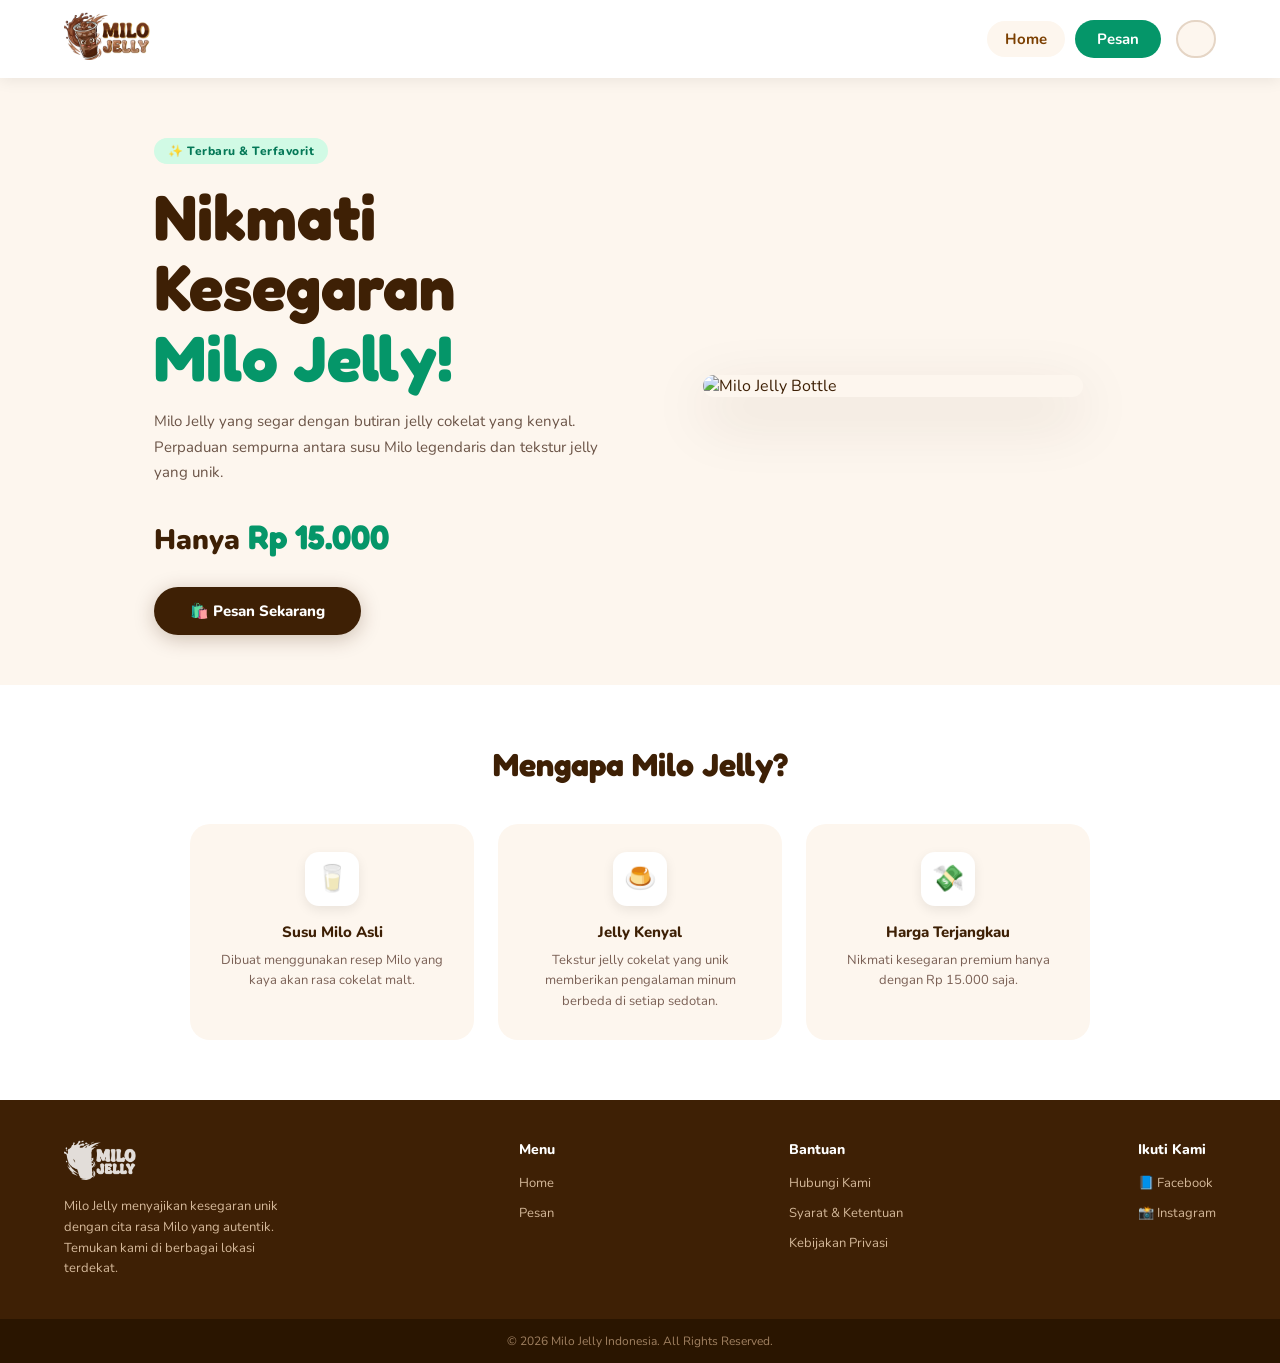
==== commit 9776dc15: "Update index.html" ====
--- a/index.html
+++ b/index.html
@@ -35,479 +35,6 @@
             justify-content: space-between;
             position: sticky;
             top: 0;
-            z-index: 100;
-            box-shadow: 0 2px 15px rgba(0,0,0,0.08);
-        }
-
-        .navbar-logo img {
-            height: 48px;
-        }
-
-        .navbar-links {
-            display: flex;
-            align-items: center;
-            gap: 10px;
-            list-style: none;
-        }
-
-        .navbar-links a {
-            text-decoration: none;
-            font-weight: 700;
-            font-size: 15px;
-            color: var(--brown-dark);
-            padding: 8px 18px;
-            border-radius: 50px;
-            transition: 0.2s;
-        }
-
-        .navbar-links a:hover, .navbar-links a.active {
-            background: var(--cream);
-            color: var(--brown-mid);
-        }
-
-        .btn-pesan-nav {
-            background: var(--green) !important;
-            color: var(--white) !important;
-            padding: 9px 22px !important;
-            border-radius: 50px !important;
-        }
-
-        .btn-pesan-nav:hover {
-            background: var(--green-dark) !important;
-        }
-
-        .icon-admin {
-            width: 38px;
-            height: 38px;
-            border-radius: 50%;
-            background: var(--cream);
-            border: 2px solid #e5d5c5;
-            display: flex;
-            align-items: center;
-            justify-content: center;
-            cursor: pointer;
-            text-decoration: none;
-            transition: 0.2s;
-            margin-left: 5px;
-        }
-
-        .icon-admin:hover {
-            border-color: var(--brown-light);
-            background: #f5ebe0;
-        }
-
-        .icon-admin svg {
-            width: 20px;
-            height: 20px;
-            fill: var(--brown-mid);
-        }
-
-        .hero {
-            display: flex;
-            align-items: center;
-            justify-content: space-between;
-            padding: 60px 5% 50px;
-            gap: 40px;
-            max-width: 1100px;
-            margin: 0 auto;
-        }
-
-        .hero-text {
-            flex: 1;
-            max-width: 520px;
-        }
-
-        .hero-badge {
-            display: inline-block;
-            background: #d1fae5;
-            color: var(--green-dark);
-            font-weight: 800;
-            font-size: 12px;
-            padding: 5px 14px;
-            border-radius: 50px;
-            margin-bottom: 18px;
-            letter-spacing: 0.5px;
-        }
-
-        .hero-title {
-            font-family: 'Fredoka One', cursive;
-            font-size: clamp(38px, 6vw, 64px);
-            line-height: 1.1;
-            color: var(--brown-dark);
-            margin-bottom: 16px;
-        }
-
-        .hero-title span {
-            color: var(--green);
-        }
-
-        .hero-desc {
-            font-size: 15px;
-            color: #6b5447;
-            line-height: 1.7;
-            margin-bottom: 30px;
-        }
-
-        .hero-price {
-            font-size: 28px;
-            font-weight: 900;
-            color: var(--brown-dark);
-            margin-bottom: 28px;
-        }
-
-        .hero-price span {
-            color: var(--green);
-            font-family: 'Fredoka One', cursive;
-            font-size: 34px;
-        }
-
-        .btn-cta {
-            display: inline-block;
-            background: var(--brown-dark);
-            color: var(--white);
-            padding: 14px 36px;
-            border-radius: 50px;
-            text-decoration: none;
-            font-weight: 800;
-            font-size: 15px;
-            transition: 0.3s;
-            box-shadow: 0 4px 20px rgba(62,32,5,0.25);
-        }
-
-        .btn-cta:hover {
-            background: var(--brown-mid);
-            transform: translateY(-2px);
-            box-shadow: 0 8px 25px rgba(62,32,5,0.3);
-        }
-
-        .hero-image {
-            flex: 1;
-            display: flex;
-            justify-content: center;
-            align-items: center;
-        }
-
-        .hero-image img {
-            max-width: 380px;
-            width: 100%;
-            border-radius: 24px;
-            box-shadow: 0 20px 60px rgba(62,32,5,0.15);
-        }
-
-        .why-section {
-            background: var(--white);
-            padding: 60px 5%;
-        }
-
-        .section-title {
-            text-align: center;
-            font-family: 'Fredoka One', cursive;
-            font-size: 32px;
-            color: var(--brown-dark);
-            margin-bottom: 40px;
-        }
-
-        .why-grid {
-            display: grid;
-            grid-template-columns: repeat(auto-fit, minmax(220px, 1fr));
-            gap: 24px;
-            max-width: 900px;
-            margin: 0 auto;
-        }
-
-        .why-card {
-            background: var(--cream);
-            border-radius: 20px;
-            padding: 28px 22px;
-            text-align: center;
-            transition: 0.3s;
-        }
-
-        .why-card:hover {
-            transform: translateY(-4px);
-            box-shadow: 0 10px 30px rgba(62,32,5,0.1);
-        }
-
-        .why-icon {
-            width: 54px;
-            height: 54px;
-            border-radius: 14px;
-            background: var(--white);
-            display: flex;
-            align-items: center;
-            justify-content: center;
-            margin: 0 auto 16px;
-            font-size: 26px;
-            box-shadow: 0 4px 12px rgba(0,0,0,0.08);
-        }
-
-        .why-card h3 {
-            font-weight: 800;
-            font-size: 15px;
-            color: var(--brown-dark);
-            margin-bottom: 8px;
-        }
-
-        .why-card p {
-            font-size: 13px;
-            color: #7a6055;
-            line-height: 1.6;
-        }
-
-        footer {
-            background: var(--brown-dark);
-            color: #d4b89a;
-            padding: 40px 5%;
-            display: flex;
-            flex-wrap: wrap;
-            gap: 30px;
-            justify-content: space-between;
-            align-items: flex-start;
-        }
-
-        .footer-brand img {
-            height: 40px;
-            filter: brightness(0) invert(1);
-            opacity: 0.85;
-            margin-bottom: 10px;
-        }
-
-        .footer-brand p {
-            font-size: 13px;
-            line-height: 1.6;
-            max-width: 220px;
-        }
-
-        .footer-col h4 {
-            font-weight: 800;
-            font-size: 14px;
-            color: var(--white);
-            margin-bottom: 12px;
-        }
-
-        .footer-col ul {
-            list-style: none;
-            display: flex;
-            flex-direction: column;
-            gap: 8px;
-        }
-
-        .footer-col ul li a {
-            color: #d4b89a;
-            text-decoration: none;
-            font-size: 13px;
-            transition: 0.2s;
-        }
-
-        .footer-col ul li a:hover {
-            color: var(--white);
-        }
-
-        .footer-bottom {
-            background: #2a1500;
-            text-align: center;
-            padding: 14px;
-            font-size: 12px;
-            color: #a08060;
-        }
-
-        @media (max-width: 768px) {
-            .hero {
-                flex-direction: column-reverse;
-                padding: 40px 5%;
-                text-align: center;
-            }
-            .hero-image img { max-width: 280px; }
-            .navbar-links a { font-size: 13px; padding: 7px 12px; }
-        }
-
-        /* ===== CALENDAR SORT (TAMBAHAN) ===== */
-        .sort-section {
-            background: var(--cream2);
-            padding: 40px 5%;
-            text-align: center;
-        }
-        .sort-container {
-            display: flex;
-            justify-content: center;
-            gap: 15px;
-            flex-wrap: wrap;
-            margin-top: 20px;
-        }
-        .sort-select {
-            padding: 12px 20px;
-            border-radius: 50px;
-            border: 2px solid #e5d5c5;
-            font-family: 'Nunito', sans-serif;
-            font-weight: 700;
-            color: var(--brown-dark);
-            outline: none;
-            background: var(--white);
-            cursor: pointer;
-        }
-        .sort-select:focus {
-            border-color: var(--brown-light);
-        }
-        .btn-sort {
-            background: var(--green);
-            color: var(--white);
-            padding: 12px 30px;
-            border: none;
-            border-radius: 50px;
-            font-weight: 800;
-            cursor: pointer;
-            transition: 0.3s;
-            font-family: 'Nunito', sans-serif;
-            font-size: 15px;
-        }
-        .btn-sort:hover {
-            background: var(--green-dark);
-            box-shadow: 0 4px 15px rgba(4, 120, 87, 0.2);
-        }
-        #hasilPencarian {
-            margin-top: 20px;
-            font-weight: 700;
-            color: var(--brown-mid);
-            font-size: 15px;
-        }
-    </style>
-</head>
-<body>
-
-    <nav class="navbar">
-        <div class="navbar-logo">
-            <a href="index.html"><img src="logo2.png" alt="Milo Jelly"></a>
-        </div>
-        <ul class="navbar-links">
-            <li><a href="index.html" class="active">Home</a></li>
-            <li><a href="order.html" class="btn-pesan-nav">Pesan</a></li>
-            <li>
-                <a href="admin.html" class="icon-admin" title="Admin Login">
-                    <svg viewBox="0 0 24 24" xmlns="http://www.w3.org/2000/svg">
-                        <path d="M12 12c2.7 0 4.8-2.1 4.8-4.8S14.7 2.4 12 2.4 7.2 4.5 7.2 7.2 9.3 12 12 12zm0 2.4c-3.2 0-9.6 1.6-9.6 4.8v2.4h19.2v-2.4c0-3.2-6.4-4.8-9.6-4.8z"/>
-                    </svg>
-                </a>
-            </li>
-        </ul>
-    </nav>
-<section class="hero">
-        <div class="hero-text">
-            <span class="hero-badge">✨ Terbaru & Terfavorit</span>
-            <h1 class="hero-title">Nikmati Kesegaran<br><span>Milo Jelly!</span></h1>
-            <p class="hero-desc">Milo Jelly yang segar dengan butiran jelly cokelat yang kenyal. Perpaduan sempurna antara susu Milo legendaris dan tekstur jelly yang unik.</p>
-            <div class="hero-price">Hanya <span>Rp 15.000</span></div>
-            <a href="order.html" class="btn-cta">🛍️ Pesan Sekarang</a>
-        </div>
-        <div class="hero-image">
-            <img src="milojellybotol.png" alt="Milo Jelly Bottle">
-        </div>
-    </section>
-
-    <section class="sort-section">
-        <h2 class="section-title" style="margin-bottom: 0;">Pencarian Jadwal</h2>
-        <p style="color: #6b5447; margin-top: 10px; font-size: 15px;">Pilih hari atau bulan untuk mencari jadwal ketersediaan atau promo.</p>
-        <div class="sort-container">
-            <select id="hariSelect" class="sort-select">
-                <option value="">-- Pilih Hari --</option>
-                <option value="Senin">Senin</option>
-                <option value="Selasa">Selasa</option>
-                <option value="Rabu">Rabu</option>
-                <option value="Kamis">Kamis</option>
-                <option value="Jumat">Jumat</option>
-                <option value="Sabtu">Sabtu</option>
-                <option value="Minggu">Minggu</option>
-            </select>
-            <select id="bulanSelect" class="sort-select">
-                <option value="">-- Pilih Bulan --</option>
-                <option value="1">Januari</option>
-                <option value="2">Februari</option>
-                <option value="3">Maret</option>
-                <option value="4">April</option>
-                <option value="5">Mei</option>
-                <option value="6">Juni</option>
-                <option value="7">Juli</option>
-                <option value="8">Agustus</option>
-                <option value="9">September</option>
-                <option value="10">Oktober</option>
-                <option value="11">November</option>
-                <option value="12">Desember</option>
-            </select>
-            <button onclick="cariJadwal()" class="btn-sort">🔍 Cari</button>
-        </div>
-        <p id="hasilPencarian"></p>
-    </section>
-
-    <section class="why-section">
-        <h2 class="section-title">Mengapa Milo Jelly?</h2>
-        <div class="why-grid">
-            <div class="why-card">
-                <div class="why-icon">🥛</div>
-                <h3>Susu Milo Asli</h3>
-                <p>Dibuat menggunakan resep Milo yang kaya akan rasa cokelat malt.</p>
-            </div>
-            <div class="why-card">
-                <div class="why-icon">🍮</div>
-                <h3>Jelly Kenyal</h3>
-                <p>Tekstur jelly cokelat yang unik memberikan pengalaman minum berbeda di setiap sedotan.</p>
-            </div>
-            <div class="why-card">
-                <div class="why-icon">💸</div>
-                <h3>Harga Terjangkau</h3>
-                <p>Nikmati kesegaran premium hanya dengan Rp 15.000 saja.</p>
-            </div>
-        </div>
-    </section>
-
-    <footer>
-        <div class="footer-brand">
-            <img src="logo2.png" alt="Milo Jelly">
-            <p>Milo Jelly menyajikan kesegaran unik dengan cita rasa Milo yang autentik. Temukan kami di berbagai lokasi terdekat.</p>
-        </div>
-        <div class="footer-col">
-            <h4>Menu</h4>
-            <ul>
-                <li><a href="index.html">Home</a></li>
-                <li><a href="order.html">Pesan</a></li>
-            </ul>
-        </div>
-        <div class="footer-col">
-            <h4>Bantuan</h4>
-            <ul>
-                <li><a href="#">Hubungi Kami</a></li>
-                <li><a href="#">Syarat & Ketentuan</a></li>
-                <li><a href="#">Kebijakan Privasi</a></li>
-            </ul>
-        </div>
-        <div class="footer-col">
-            <h4>Ikuti Kami</h4>
-            <ul>
-                <li><a href="#">📘 Facebook</a></li>
-                <li><a href="#">📸 Instagram</a></li>
-            </ul>
-        </div>
-    </footer>
-    <div class="footer-bottom">© 2026 Milo Jelly Indonesia. All Rights Reserved.</div>
-
-    <script>
-        function cariJadwal() {
-            const hari = document.getElementById("hariSelect").value;
-            const bulan = document.getElementById("bulanSelect");
-            const namaBulan = bulan.options[bulan.selectedIndex].text;
-            const hasil = document.getElementById("hasilPencarian");
-
-            if (hari === "" && bulan.value === "") {
-                hasil.innerText = "⚠️ Silakan pilih hari atau bulan terlebih dahulu.";
-            } else if (hari !== "" && bulan.value !== "") {
-                hasil.innerText = `✅ Menampilkan jadwal untuk Hari ${hari} di Bulan ${namaBulan}.`;
-            } else if (hari !== "") {
-                hasil.innerText = `✅ Menampilkan jadwal untuk setiap Hari ${hari}.`;
-            } else {
-                hasil.innerText = `✅ Menampilkan jadwal untuk Bulan ${namaBulan}.`;
-            }
-        }
-    </script>
-</body>
-</html>            top: 0;
             z-index: 100;
             box-shadow: 0 2px 15px rgba(0,0,0,0.08);
         }
